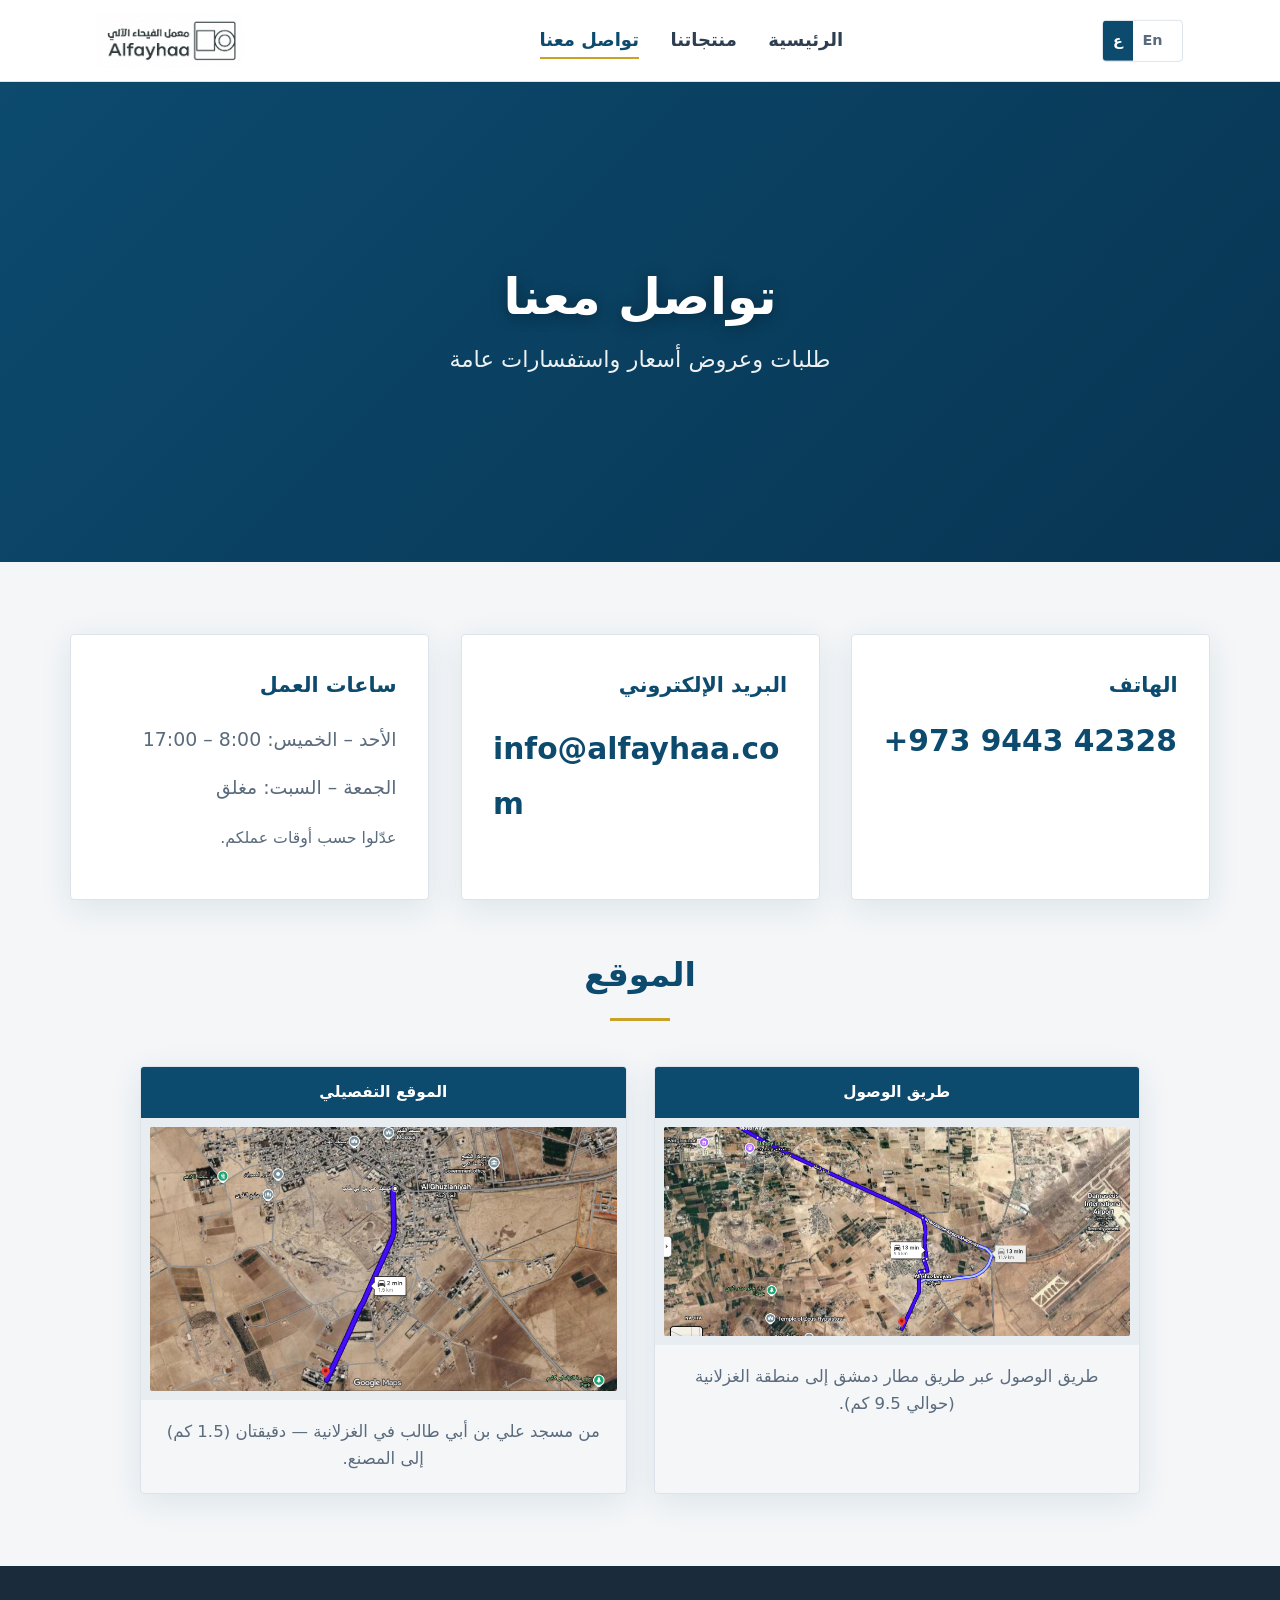
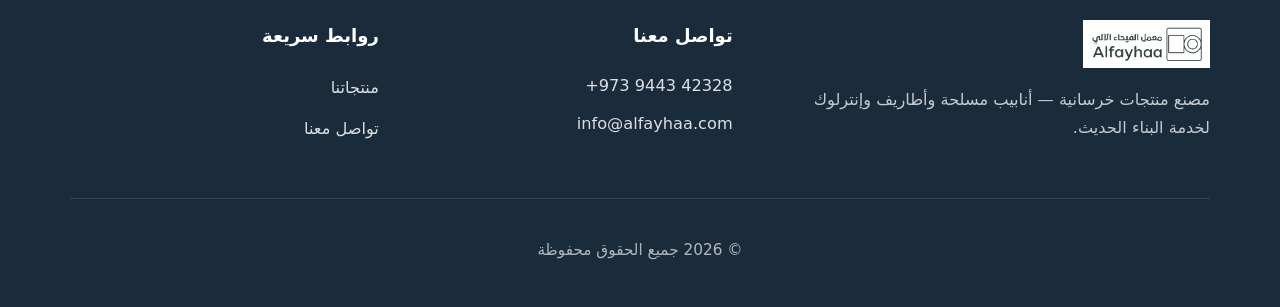
==== contact.html @ 7f7251ea "commit" ====
<!DOCTYPE html>
<html lang="ar" dir="rtl">
  <head>
    <meta charset="UTF-8" />
    <meta name="viewport" content="width=device-width, initial-scale=1.0" />
    <meta name="description" content="تواصل مع مصنع الفيحاء." />
    <title>تواصل معنا | الفيحاء</title>
    <script src="js/lang-init.js"></script>
    <link rel="stylesheet" href="css/styles.css?v=3" />
  </head>
  <body class="inner-page" data-page="contact">
    <header class="site-header">
      <div class="header-inner">
        <a class="brand" href="index.html">
          <img class="brand-logo" src="public/logo.png" alt="شعار الفيحاء" data-i18n-alt="brand.logoAlt" onerror="this.classList.add('img-placeholder');" />
        </a>
        <div class="header-end">
          <nav data-i18n-aria="nav.aria">
            <ul class="site-nav">
              <li><a href="index.html" data-i18n="nav.home">الرئيسية</a></li>
              <li><a href="products.html" data-i18n="nav.products">منتجاتنا</a></li>
              <li><a href="contact.html" data-i18n="nav.contact">تواصل معنا</a></li>
            </ul>
          </nav>
        </div>
        <div class="lang-switch" role="group" data-i18n-aria="lang.aria">
          <button type="button" data-lang="ar" class="is-active" aria-pressed="true" data-i18n="lang.ar">ع</button>
          <button type="button" data-lang="en" aria-pressed="false" data-i18n="lang.en">En</button>
        </div>
      </div>
    </header>

    <main>
      <header class="page-banner">
        <div class="container">
          <h1 data-i18n="contact.header.title">تواصل معنا</h1>
          <p data-i18n="contact.header.lead">طلبات وعروض أسعار واستفسارات عامة</p>
        </div>
      </header>

      <section class="section container">
        <div class="contact-grid contact-grid-compact">
          <div class="contact-card">
            <h3 data-i18n="contact.phone.title">الهاتف</h3>
            <p><a class="phone-link phone-link-inline" href="tel:+973944342328" data-i18n="contact.phone.display">+973 9443 42328</a></p>
          </div>
          <div class="contact-card">
            <h3 data-i18n="contact.email.title">البريد الإلكتروني</h3>
            <p><a class="email-link email-link-inline" href="mailto:info@alfayhaa.com">info@alfayhaa.com</a></p>
          </div>
          <div class="contact-card">
            <h3 data-i18n="contact.hours.title">ساعات العمل</h3>
            <p data-i18n="contact.hours.weekdays">الأحد – الخميس: 8:00 – 17:00</p>
            <p data-i18n="contact.hours.weekend">الجمعة – السبت: مغلق</p>
            <p><small style="color: var(--color-muted)" data-i18n="contact.hours.note">عدّلوا حسب أوقات عملكم.</small></p>
          </div>
        </div>

        <div class="location-section">
          <div class="section-heading">
            <h2 data-i18n="contact.location.title">الموقع</h2>
            <span class="accent-line" aria-hidden="true"></span>
          </div>
          <div class="location-maps-grid location-maps-grid-page">
            <figure class="location-map-card">
              <span class="location-map-label" data-i18n="contact.location.overviewTitle">طريق الوصول</span>
              <div class="location-map-frame">
                <img src="public/map-out.png" alt="" data-i18n-alt="contact.location.altOut" />
              </div>
              <figcaption data-i18n="contact.location.overviewCaption">
                طريق الوصول عبر طريق مطار دمشق إلى منطقة الغزلانية (حوالي ٩٫٥ كم).
              </figcaption>
            </figure>
            <figure class="location-map-card">
              <span class="location-map-label" data-i18n="contact.location.detailTitle">الموقع التفصيلي</span>
              <div class="location-map-frame">
                <img src="public/map-in.png" alt="" data-i18n-alt="contact.location.altIn" />
              </div>
              <figcaption data-i18n="contact.location.detailCaption">
                من مسجد علي بن أبي طالب في الغزلانية — دقيقتان (١٫٥ كم) إلى المصنع.
              </figcaption>
            </figure>
          </div>
        </div>
      </section>
    </main>

    <footer class="site-footer">
      <div class="footer-grid">
        <div class="footer-brand">
          <img src="public/logo.png" alt="" data-i18n-alt="brand.logoAlt" height="48" />
          <p data-i18n="footer.tagline">مصنع منتجات خرسانية — أنابيب مسلحة وأطاريف وإنترلوك.</p>
        </div>
        <div class="footer-col footer-contact">
          <h4 data-i18n="footer.contactTitle">تواصل معنا</h4>
          <p><a class="phone-link phone-link-footer" href="tel:+973944342328" data-i18n="contact.phone.display">+973 9443 42328</a></p>
          <p><a href="mailto:info@alfayhaa.com">info@alfayhaa.com</a></p>
        </div>
        <div class="footer-col">
          <h4 data-i18n="footer.linksTitle">روابط سريعة</h4>
          <ul>
            <li><a href="products.html" data-i18n="nav.products">منتجاتنا</a></li>
            <li><a href="contact.html" data-i18n="nav.contact">تواصل معنا</a></li>
          </ul>
        </div>
      </div>
      <div class="footer-bottom">
        <p>&copy; <span id="year"></span> <span data-i18n="footer.rights">جميع الحقوق محفوظة</span></p>
      </div>
    </footer>

    <script src="js/i18n.js"></script>
    <script src="js/main.js"></script>
  </body>
</html>
---- css/styles.css ----
/* Alfayhaa — JDCO-inspired corporate layout */

:root {
  --color-primary: #0c4a6e;
  --color-primary-dark: #083552;
  --color-accent: #c9a227;
  --color-accent-hover: #b08e1f;
  --color-bg: #f4f6f8;
  --color-surface: #ffffff;
  --color-text: #2c3e50;
  --color-muted: #5a6b7d;
  --color-border: #dde3ea;
  --color-footer: #1a2b3c;
  --font-sans: "Segoe UI", "Noto Sans Arabic", Tahoma, system-ui, sans-serif;
  --max-width: 1140px;
  --radius: 4px;
  --shadow: 0 8px 32px rgba(12, 74, 110, 0.1);
  --text-body: 1.05rem;
}

*,
*::before,
*::after {
  box-sizing: border-box;
}

html {
  scroll-behavior: smooth;
  font-size: 18px;
}

body {
  margin: 0;
  font-family: var(--font-sans);
  font-size: 1rem;
  line-height: 1.8;
  color: var(--color-text);
  background: var(--color-bg);
}

img {
  max-width: 100%;
  height: auto;
  display: block;
}

a {
  color: var(--color-primary);
  text-decoration: none;
}

a:hover {
  color: var(--color-accent-hover);
}

/* Header — light bar like jdco.com.sa */
.site-header {
  background: var(--color-surface);
  border-bottom: 1px solid var(--color-border);
  position: sticky;
  top: 0;
  z-index: 200;
  box-shadow: 0 1px 0 rgba(0, 0, 0, 0.04);
  direction: ltr;
}

.header-inner {
  position: relative;
  max-width: var(--max-width);
  margin: 0 auto;
  padding: 0.65rem 1.5rem;
  padding-right: 5.5rem;
  display: flex;
  align-items: center;
  gap: 1.5rem;
  min-height: 4.5rem;
}

.brand {
  display: block;
  flex-shrink: 0;
  line-height: 0;
}

.brand-logo {
  display: block;
  height: 56px;
  width: auto;
  max-width: min(260px, 48vw);
  object-fit: contain;
}

.header-end {
  flex: 1;
  display: flex;
  justify-content: center;
  min-width: 0;
}

html[lang="ar"] .header-end {
  direction: rtl;
}

.site-nav {
  display: flex;
  flex-wrap: wrap;
  gap: 0.15rem 1.75rem;
  list-style: none;
  margin: 0;
  padding: 0;
}

.site-nav a {
  color: var(--color-text);
  font-size: 1rem;
  font-weight: 600;
  text-decoration: none;
  padding: 0.4rem 0;
  border-bottom: 2px solid transparent;
  transition: color 0.15s, border-color 0.15s;
}

.site-nav a:hover,
.site-nav a[aria-current="page"] {
  color: var(--color-primary);
  border-bottom-color: var(--color-accent);
}

.lang-switch {
  position: absolute;
  top: 50%;
  right: 1.5rem;
  transform: translateY(-50%);
  display: flex;
  gap: 0;
  direction: ltr;
  width: auto;
  min-width: 4.5rem;
  border: 1px solid var(--color-border);
  border-radius: var(--radius);
  overflow: hidden;
  z-index: 2;
}

.lang-switch button {
  font: inherit;
  font-size: 0.8rem;
  font-weight: 700;
  padding: 0.4rem 0.55rem;
  border: none;
  cursor: pointer;
  background: var(--color-surface);
  color: var(--color-muted);
  transition: background 0.15s, color 0.15s;
}

.lang-switch button.is-active {
  background: var(--color-primary);
  color: #fff;
}

.lang-switch button:not(.is-active):hover {
  background: var(--color-bg);
  color: var(--color-primary);
}

main {
  min-height: 50vh;
}

.container {
  max-width: var(--max-width);
  margin: 0 auto;
  padding: 0 1.5rem;
}

/* Hero slider */
.hero-slider {
  position: relative;
  min-height: min(72vh, 560px);
  background: var(--color-primary-dark);
  overflow: hidden;
}

.hero-slide {
  position: absolute;
  inset: 0;
  opacity: 0;
  transition: opacity 0.8s ease;
  display: flex;
  align-items: center;
  justify-content: center;
  text-align: center;
  color: #fff;
  padding: 3rem 1.5rem;
}

.hero-slide.is-active {
  opacity: 1;
  z-index: 1;
}

.hero-slide-bg {
  position: absolute;
  inset: 0;
  background-size: cover;
  background-position: center;
  transform: scale(1.02);
}

.hero-slide-bg::after {
  content: "";
  position: absolute;
  inset: 0;
  background: linear-gradient(
    to bottom,
    rgba(8, 53, 82, 0.55),
    rgba(8, 53, 82, 0.82)
  );
}

.hero-slide-inner {
  position: relative;
  z-index: 2;
  max-width: 820px;
}

.hero-slide h1 {
  margin: 0 0 0.5rem;
  font-size: clamp(1.6rem, 4.5vw, 2.75rem);
  font-weight: 700;
  line-height: 1.25;
  text-shadow: 0 2px 16px rgba(0, 0, 0, 0.35);
}

.hero-slide p {
  margin: 0;
  font-size: clamp(1rem, 2.5vw, 1.25rem);
  opacity: 0.95;
}

.hero-dots {
  position: absolute;
  bottom: 1.25rem;
  left: 50%;
  transform: translateX(-50%);
  z-index: 3;
  display: flex;
  gap: 0.5rem;
  direction: ltr;
}

.hero-dot {
  width: 10px;
  height: 10px;
  border-radius: 50%;
  border: 2px solid #fff;
  background: transparent;
  padding: 0;
  cursor: pointer;
  opacity: 0.6;
  transition: opacity 0.2s, background 0.2s;
}

.hero-dot.is-active,
.hero-dot:hover {
  opacity: 1;
  background: var(--color-accent);
  border-color: var(--color-accent);
}

/* Sections */
.section {
  padding: 4rem 0;
}

.section-alt {
  background: var(--color-surface);
}

.section-heading {
  text-align: center;
  margin-bottom: 2.5rem;
}

.section-heading h2 {
  margin: 0 0 0.5rem;
  font-size: clamp(1.4rem, 3vw, 1.85rem);
  font-weight: 700;
  color: var(--color-primary);
}

.section-heading .accent-line {
  display: block;
  width: 60px;
  height: 3px;
  background: var(--color-accent);
  margin: 0.75rem auto 0;
}

.intro-block {
  max-width: 900px;
  margin: 0 auto 1rem;
  text-align: center;
  font-size: var(--text-body);
  color: var(--color-muted);
  line-height: 1.9;
}

.intro-block:last-child {
  margin-bottom: 0;
}

/* Home — prominent phone & location */
.home-contact-strip {
  padding: 3rem 0;
  background: var(--color-surface);
  border-block: 1px solid var(--color-border);
}

.home-contact-reach-row {
  display: grid;
  grid-template-columns: repeat(auto-fit, minmax(240px, 1fr));
  gap: 1.25rem;
  max-width: 640px;
  margin: 0 auto 2.5rem;
}

.home-contact-reach-card {
  text-align: center;
  padding: 1.75rem 1.25rem;
  background: var(--color-bg);
  border: 1px solid var(--color-border);
  border-radius: var(--radius);
  box-shadow: var(--shadow);
}

.home-contact-reach-card h3 {
  margin: 0 0 1rem;
  font-size: 0.95rem;
  font-weight: 700;
  color: var(--color-primary);
}

.home-contact-reach-card .email-link {
  margin-top: 0;
}

a[href^="tel:"],
.phone-link {
  direction: ltr;
  unicode-bidi: isolate;
}

.phone-link {
  display: block;
  font-size: clamp(1.45rem, 4vw, 2.1rem);
  font-weight: 700;
  color: var(--color-primary);
  text-decoration: none;
  margin-bottom: 0.35rem;
  line-height: 1.3;
}

a[href^="tel:"]:not(.phone-link) {
  display: inline-block;
}

.phone-link:hover {
  color: var(--color-accent-hover);
  text-decoration: underline;
}

a[href^="mailto:"],
.email-link {
  direction: ltr;
  unicode-bidi: isolate;
}

.email-link {
  display: block;
  font-size: clamp(1.05rem, 2.5vw, 1.35rem);
  font-weight: 600;
  color: var(--color-primary);
  text-decoration: none;
  margin-top: 1rem;
  word-break: break-all;
}

.email-link:hover {
  color: var(--color-accent-hover);
  text-decoration: underline;
}

.phone-link-inline,
.email-link-inline {
  font-size: clamp(1.35rem, 3vw, 1.65rem);
  margin: 0;
}

.location-maps-block {
  max-width: 1000px;
  margin: 0 auto;
}

.location-maps-heading {
  margin: 0 0 1.25rem;
  text-align: center;
  font-size: 1.1rem;
  font-weight: 700;
  color: var(--color-primary);
}

.location-maps-grid {
  display: grid;
  grid-template-columns: repeat(2, 1fr);
  gap: 1.5rem;
}

.location-maps-grid-page {
  max-width: 1000px;
  margin: 0 auto;
}

.location-map-card {
  margin: 0;
  display: flex;
  flex-direction: column;
  background: var(--color-bg);
  border: 1px solid var(--color-border);
  border-radius: var(--radius);
  box-shadow: var(--shadow);
  overflow: hidden;
}

.location-map-label {
  display: block;
  padding: 0.65rem 1rem;
  font-size: 0.85rem;
  font-weight: 700;
  color: #fff;
  background: var(--color-primary);
  text-align: center;
}

.location-map-frame {
  padding: 0.5rem;
  background: #e8edf2;
  line-height: 0;
}

.location-map-frame img {
  width: 100%;
  height: auto;
  display: block;
  border-radius: 2px;
}

.location-map-card figcaption {
  margin: 0;
  padding: 1rem 1.1rem 1.15rem;
  font-size: 0.92rem;
  line-height: 1.65;
  color: var(--color-muted);
  text-align: center;
  flex: 1;
}

.location-section {
  margin-top: 2.5rem;
}

@media (max-width: 768px) {
  .location-maps-grid {
    grid-template-columns: 1fr;
  }
}

.mission-block {
  max-width: 900px;
  margin: 0 auto;
  text-align: center;
}

.mission-block h2 {
  margin: 0 0 1rem;
  font-size: clamp(1.35rem, 3vw, 1.75rem);
  color: var(--color-primary);
}

.mission-block p {
  margin: 0;
  color: var(--color-muted);
  font-size: 1.05rem;
  line-height: 1.9;
}

/* Values grid (قيمنا) */
.values-grid {
  display: grid;
  grid-template-columns: repeat(auto-fit, minmax(280px, 1fr));
  gap: 2rem;
}

.value-card {
  background: var(--color-surface);
  border: 1px solid var(--color-border);
  border-radius: var(--radius);
  overflow: hidden;
  box-shadow: var(--shadow);
  text-align: center;
  transition: transform 0.2s, box-shadow 0.2s;
}

.value-card:hover {
  transform: translateY(-4px);
  box-shadow: 0 12px 40px rgba(12, 74, 110, 0.14);
}

.value-card img {
  width: 100%;
  aspect-ratio: 16 / 10;
  object-fit: cover;
  background: #cbd5e1;
}

.value-card-body {
  padding: 1.5rem 1.25rem 1.75rem;
}

.value-card h3 {
  margin: 0 0 0.75rem;
  font-size: 1.15rem;
  color: var(--color-primary);
}

.value-card p {
  margin: 0;
  font-size: 0.95rem;
  color: var(--color-muted);
  line-height: 1.7;
}

/* Product feature rows */
.feature-row {
  display: grid;
  grid-template-columns: 1fr 1fr;
  gap: 3rem;
  align-items: center;
  margin-bottom: 4rem;
}

.feature-row:last-child {
  margin-bottom: 0;
}

.feature-row.reverse .feature-media {
  order: 2;
}

.feature-row.reverse .feature-text {
  order: 1;
}

.feature-media img {
  width: 100%;
  border-radius: var(--radius);
  aspect-ratio: 4 / 3;
  object-fit: cover;
  background: #cbd5e1;
  box-shadow: var(--shadow);
}

.feature-text h3 {
  margin: 0 0 0.75rem;
  font-size: 1.4rem;
  color: var(--color-primary);
}

.feature-text p {
  margin: 0 0 1rem;
  color: var(--color-muted);
}

.link-more {
  display: inline-flex;
  align-items: center;
  gap: 0.35rem;
  font-weight: 700;
  color: var(--color-primary);
  text-decoration: none;
}

.link-more:hover {
  color: var(--color-accent-hover);
  text-decoration: underline;
}

/* Product cards home */
.grid-3 {
  display: grid;
  grid-template-columns: repeat(auto-fit, minmax(280px, 1fr));
  gap: 1.75rem;
}

.card {
  background: var(--color-surface);
  border-radius: var(--radius);
  overflow: hidden;
  border: 1px solid var(--color-border);
  box-shadow: var(--shadow);
  transition: transform 0.2s;
}

.card:hover {
  transform: translateY(-3px);
}

.card-image {
  aspect-ratio: 4 / 3;
  object-fit: cover;
  width: 100%;
  background: #cbd5e1;
}

.card-body {
  padding: 1.35rem;
}

.card-body h3 {
  margin: 0 0 0.5rem;
  color: var(--color-primary);
  font-size: 1.15rem;
}

.card-body p {
  margin: 0 0 0.75rem;
  color: var(--color-muted);
  font-size: 0.95rem;
}

/* CTA band */
.cta-band {
  background: linear-gradient(135deg, var(--color-primary) 0%, var(--color-primary-dark) 100%);
  color: #fff;
  text-align: center;
  padding: 3.5rem 1.5rem;
}

.cta-band h2 {
  margin: 0 0 0.75rem;
  font-size: clamp(1.35rem, 3vw, 1.75rem);
}

.cta-band p {
  margin: 0 0 1.5rem;
  opacity: 0.92;
  max-width: 520px;
  margin-left: auto;
  margin-right: auto;
}

.btn {
  display: inline-block;
  padding: 0.75rem 1.75rem;
  font-size: 0.95rem;
  font-weight: 700;
  border-radius: var(--radius);
  text-decoration: none;
  transition: background 0.2s, transform 0.15s;
  border: none;
  cursor: pointer;
}

.btn-primary {
  background: var(--color-accent);
  color: #1a2b3c;
}

.btn-primary:hover {
  background: var(--color-accent-hover);
  text-decoration: none;
  color: #1a2b3c;
}

.btn-outline-light {
  background: transparent;
  color: #fff;
  border: 2px solid rgba(255, 255, 255, 0.85);
  margin-inline-start: 0.5rem;
}

.btn-outline-light:hover {
  background: rgba(255, 255, 255, 0.12);
  text-decoration: none;
  color: #fff;
}

/* Inner page banner — same type scale + similar height as home hero */
.page-banner {
  background: linear-gradient(135deg, var(--color-primary) 0%, var(--color-primary-dark) 100%);
  color: #fff;
  padding: 3rem 1.5rem;
  min-height: min(55vh, 480px);
  display: flex;
  align-items: center;
  justify-content: center;
  text-align: center;
}

.page-banner .container {
  width: 100%;
  max-width: 820px;
}

.page-banner h1 {
  margin: 0;
  font-size: clamp(1.6rem, 4.5vw, 2.75rem);
  font-weight: 600;
  line-height: 1.25;
  text-shadow: 0 2px 16px rgba(0, 0, 0, 0.35);
}

.page-banner p {
  margin: 0.75rem 0 0;
  font-size: clamp(1rem, 2.5vw, 1.25rem);
  opacity: 0.92;
  line-height: 1.5;
}

.section-title {
  font-size: clamp(1.4rem, 3vw, 1.85rem);
  font-weight: 700;
  margin: 0 0 0.5rem;
  color: var(--color-primary);
}

.section-lead {
  color: var(--color-muted);
  margin: 0 0 2rem;
  max-width: 900px;
  font-size: var(--text-body);
  line-height: 1.9;
}

.prose {
  max-width: 900px;
  margin-inline: auto;
  font-size: var(--text-body);
  line-height: 1.9;
}

.prose p {
  margin: 0 0 1rem;
  color: var(--color-muted);
}

.prose ul {
  margin: 0 0 1rem;
  padding-inline-start: 1.25rem;
  color: var(--color-muted);
}

.prose-centered {
  text-align: center;
}

.prose-centered ul {
  list-style-position: inside;
  padding-inline-start: 0;
}

.prose code {
  font-size: 0.9em;
  background: #e8edf2;
  padding: 0.15em 0.4em;
  border-radius: 3px;
}

.product-block {
  display: grid;
  grid-template-columns: 1fr 1fr;
  gap: 2.5rem;
  align-items: start;
  margin-bottom: 3.5rem;
  padding-bottom: 3.5rem;
  border-bottom: 1px solid var(--color-border);
}

.product-block:last-child {
  border-bottom: none;
  margin-bottom: 0;
  padding-bottom: 0;
}

.product-image-wrap img {
  border-radius: var(--radius);
  box-shadow: var(--shadow);
  width: 100%;
  aspect-ratio: 4 / 3;
  object-fit: cover;
  background: #cbd5e1;
}

.product-text h2 {
  margin: 0 0 0.75rem;
  font-size: clamp(1.35rem, 3vw, 1.5rem);
  font-weight: 700;
  color: var(--color-primary);
}

.product-text p {
  font-size: var(--text-body);
  line-height: 1.85;
}

.product-text ul {
  margin: 0;
  padding-inline-start: 1.25rem;
  color: var(--color-muted);
  font-size: var(--text-body);
  line-height: 1.85;
}

.contact-grid {
  display: grid;
  grid-template-columns: repeat(auto-fit, minmax(280px, 1fr));
  gap: 1.75rem;
}

.contact-card {
  background: var(--color-surface);
  padding: 1.75rem;
  border-radius: var(--radius);
  border: 1px solid var(--color-border);
  box-shadow: var(--shadow);
}

.contact-card h3 {
  margin: 0 0 1rem;
  color: var(--color-primary);
  font-size: 1.15rem;
  font-weight: 700;
}

.contact-card p,
.contact-card address {
  margin: 0 0 0.75rem;
  font-style: normal;
  color: var(--color-muted);
  font-size: var(--text-body);
  line-height: 1.85;
}

.map-placeholder {
  aspect-ratio: 16 / 9;
  background: #e2e8f0;
  border-radius: var(--radius);
  display: flex;
  align-items: center;
  justify-content: center;
  color: var(--color-muted);
  border: 1px dashed var(--color-border);
}

/* Footer — JDCO-style multi-column */
.site-footer {
  background: var(--color-footer);
  color: rgba(255, 255, 255, 0.88);
  padding: 3rem 1.5rem 0;
  margin-top: 0;
}

.footer-grid {
  max-width: var(--max-width);
  margin: 0 auto;
  display: grid;
  grid-template-columns: 1.4fr 1fr 1fr;
  gap: 2.5rem;
  padding-bottom: 2.5rem;
  border-bottom: 1px solid rgba(255, 255, 255, 0.12);
}

.footer-brand img {
  height: 48px;
  width: auto;
  margin-bottom: 1rem;
  filter: brightness(1.1);
}

.footer-brand p {
  margin: 0;
  font-size: 0.9rem;
  line-height: 1.7;
  opacity: 0.85;
}

.footer-col h4 {
  margin: 0 0 1rem;
  font-size: 1rem;
  color: #fff;
  font-weight: 700;
}

.footer-col ul {
  list-style: none;
  margin: 0;
  padding: 0;
}

.footer-col li {
  margin-bottom: 0.5rem;
}

.footer-col a {
  color: rgba(255, 255, 255, 0.85);
  font-size: 0.9rem;
}

.footer-col a:hover {
  color: var(--color-accent);
}

.footer-contact p {
  margin: 0 0 0.5rem;
  font-size: 0.9rem;
}

.phone-link-footer {
  display: inline-block;
  font-size: inherit;
  font-weight: inherit;
  margin: 0;
  color: rgba(255, 255, 255, 0.9);
}

.phone-link-footer:hover {
  color: var(--color-accent);
}

.footer-bottom {
  max-width: var(--max-width);
  margin: 0 auto;
  padding: 1.25rem 0 1.5rem;
  text-align: center;
  font-size: 0.85rem;
  opacity: 0.75;
}

.img-placeholder {
  background: linear-gradient(145deg, #b8c5d0, #94a3b8);
  min-height: 120px;
}

/* Pipe catalogue */
.catalogue-back {
  margin: 0 0 1rem;
  font-size: 0.95rem;
}

.catalogue-back a {
  color: rgba(255, 255, 255, 0.9);
  text-decoration: underline;
  text-underline-offset: 3px;
}

.catalogue-back a:hover {
  color: #fff;
}

.catalogue-section {
  padding-top: 2.5rem;
  padding-bottom: 2.5rem;
}

.catalogue-diagrams {
  display: grid;
  grid-template-columns: repeat(3, 1fr);
  gap: 1.5rem;
  margin-bottom: 3rem;
}

.catalogue-figure {
  margin: 0;
  text-align: center;
}

.catalogue-figure img {
  margin: 0 auto;
  max-height: 220px;
  width: auto;
  object-fit: contain;
}

.catalogue-figure figcaption {
  margin-top: 0.75rem;
  font-size: 0.95rem;
  font-weight: 700;
  color: var(--color-text);
  text-decoration: underline;
  text-underline-offset: 4px;
}

.catalogue-table-heading {
  margin: 0 0 1.25rem;
  font-size: 1.35rem;
  color: var(--color-primary);
  text-align: center;
}

.catalogue-table-wrap {
  background: var(--color-surface);
  border: 1px solid var(--color-border);
  border-radius: var(--radius);
  padding: 1.75rem 1.5rem;
  box-shadow: var(--shadow);
}

.catalogue-table-scroll {
  overflow-x: auto;
  -webkit-overflow-scrolling: touch;
}

.catalogue-table {
  width: 100%;
  max-width: 520px;
  margin: 0 auto;
  min-width: 0;
  border-collapse: collapse;
  font-size: 0.95rem;
  direction: ltr;
  text-align: center;
}

.catalogue-table th,
.catalogue-table td {
  padding: 0.55rem 0.65rem;
  border: 1px solid var(--color-border);
}

.catalogue-table thead th {
  background: var(--color-primary);
  color: #fff;
  font-weight: 600;
  font-size: 0.85rem;
  line-height: 1.35;
}

.catalogue-table tbody tr:nth-child(even) {
  background: #f8fafb;
}

.catalogue-note {
  margin: 1.25rem 0 0;
  font-size: 0.9rem;
  color: var(--color-muted);
  text-align: center;
}

.product-catalogue-link {
  margin: 1.25rem 0 0;
}

@media (max-width: 900px) {
  .footer-grid {
    grid-template-columns: 1fr;
    gap: 2rem;
  }

  .feature-row,
  .feature-row.reverse .feature-media,
  .feature-row.reverse .feature-text {
    grid-template-columns: 1fr;
  }

  .feature-row.reverse .feature-media,
  .feature-row.reverse .feature-text {
    order: unset;
  }

  .product-block {
    grid-template-columns: 1fr;
  }

  .catalogue-diagrams {
    grid-template-columns: 1fr;
    max-width: 360px;
    margin-left: auto;
    margin-right: auto;
  }
}

@media (max-width: 768px) {
  .header-inner {
    flex-wrap: wrap;
    padding-right: 1.5rem;
    row-gap: 0.5rem;
  }

  .lang-switch {
    top: 0.85rem;
    transform: none;
  }

  .brand-logo {
    max-width: calc(100% - 5rem);
  }

  .header-end {
    flex: 1 1 100%;
    justify-content: flex-start;
  }

  .hero-slider {
    min-height: 420px;
  }
}
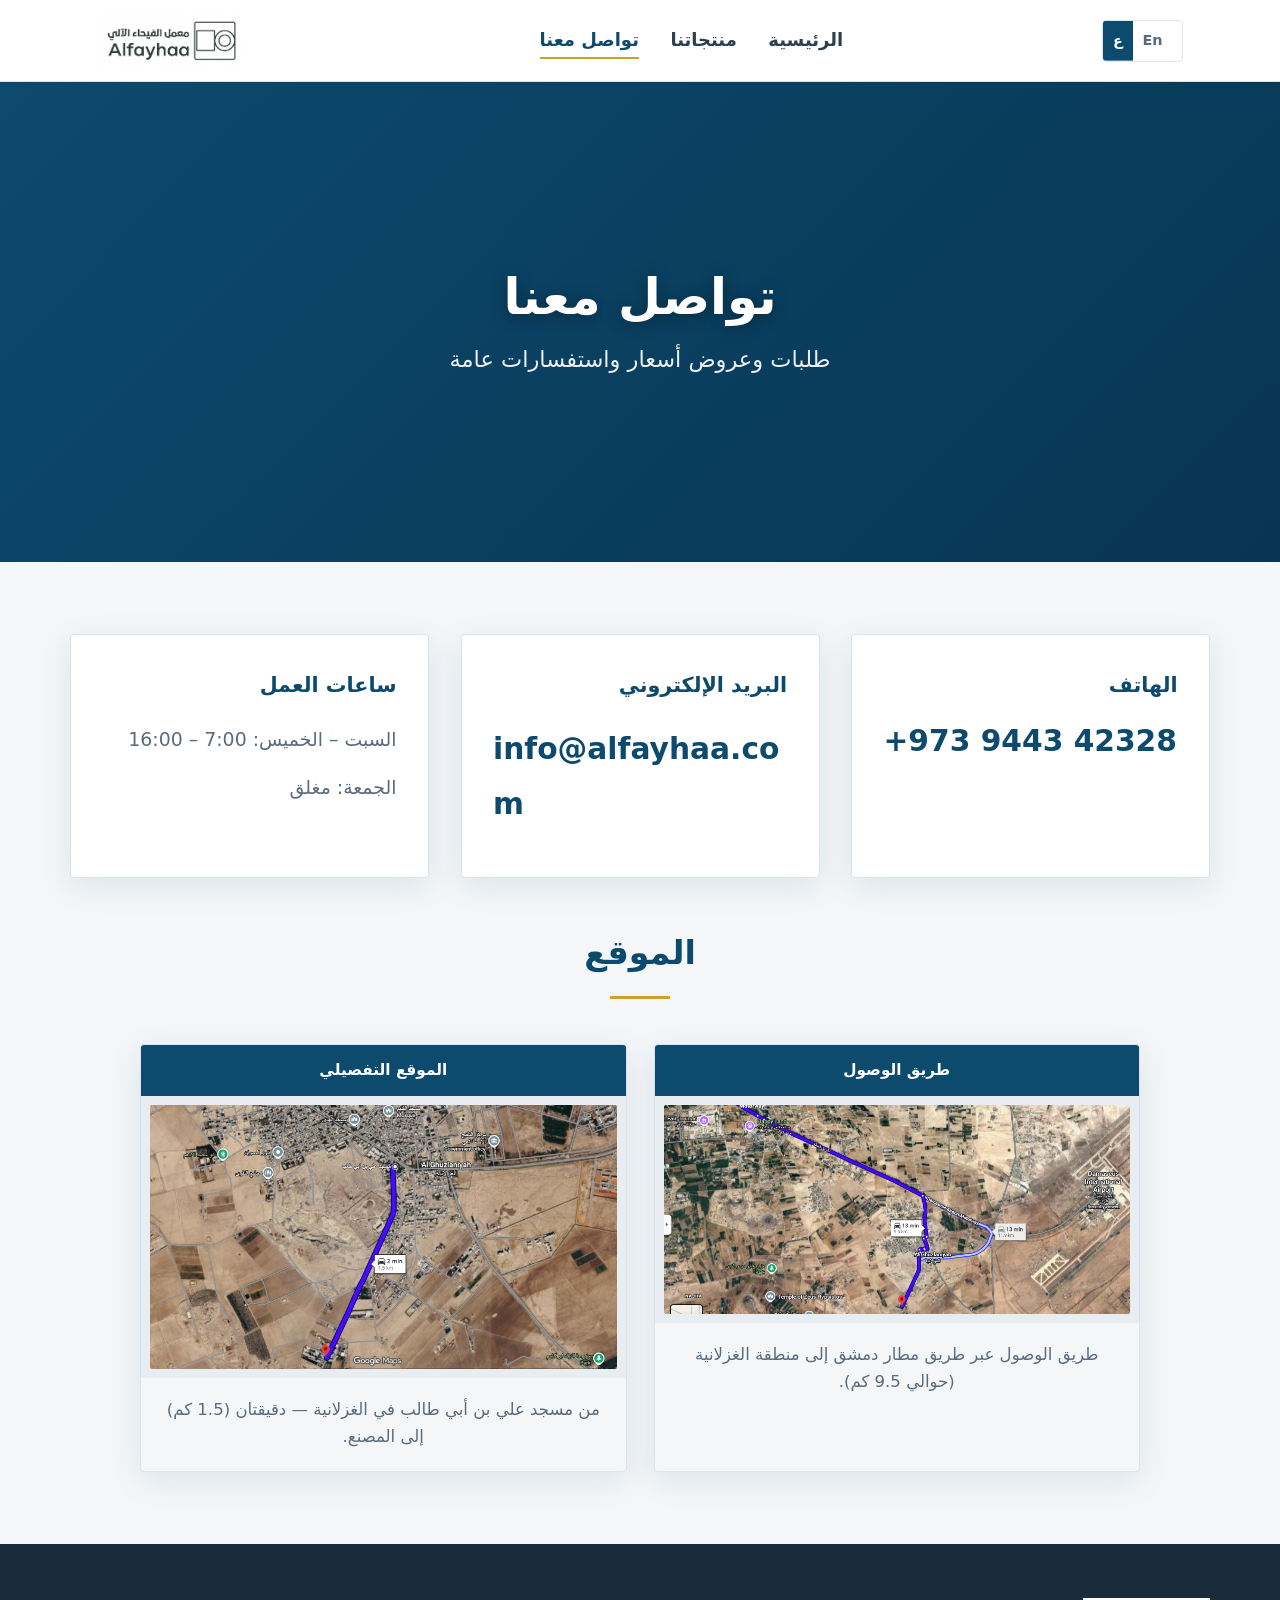
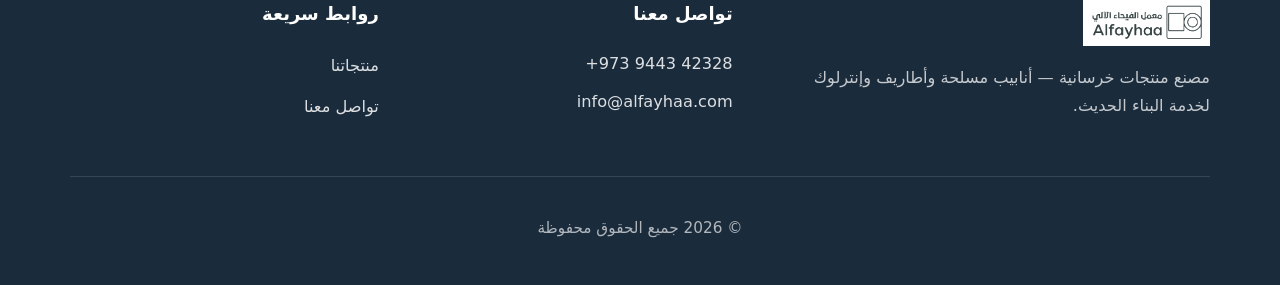
==== commit d8e573e9: "fix" ====
--- a/contact.html
+++ b/contact.html
@@ -50,9 +50,8 @@
           </div>
           <div class="contact-card">
             <h3 data-i18n="contact.hours.title">ساعات العمل</h3>
-            <p data-i18n="contact.hours.weekdays">الأحد – الخميس: 8:00 – 17:00</p>
-            <p data-i18n="contact.hours.weekend">الجمعة – السبت: مغلق</p>
-            <p><small style="color: var(--color-muted)" data-i18n="contact.hours.note">عدّلوا حسب أوقات عملكم.</small></p>
+            <p data-i18n="contact.hours.weekdays">السبت – الخميس: 7:00 – 16:00</p>
+            <p data-i18n="contact.hours.weekend">الجمعة: مغلق</p>
           </div>
         </div>
 
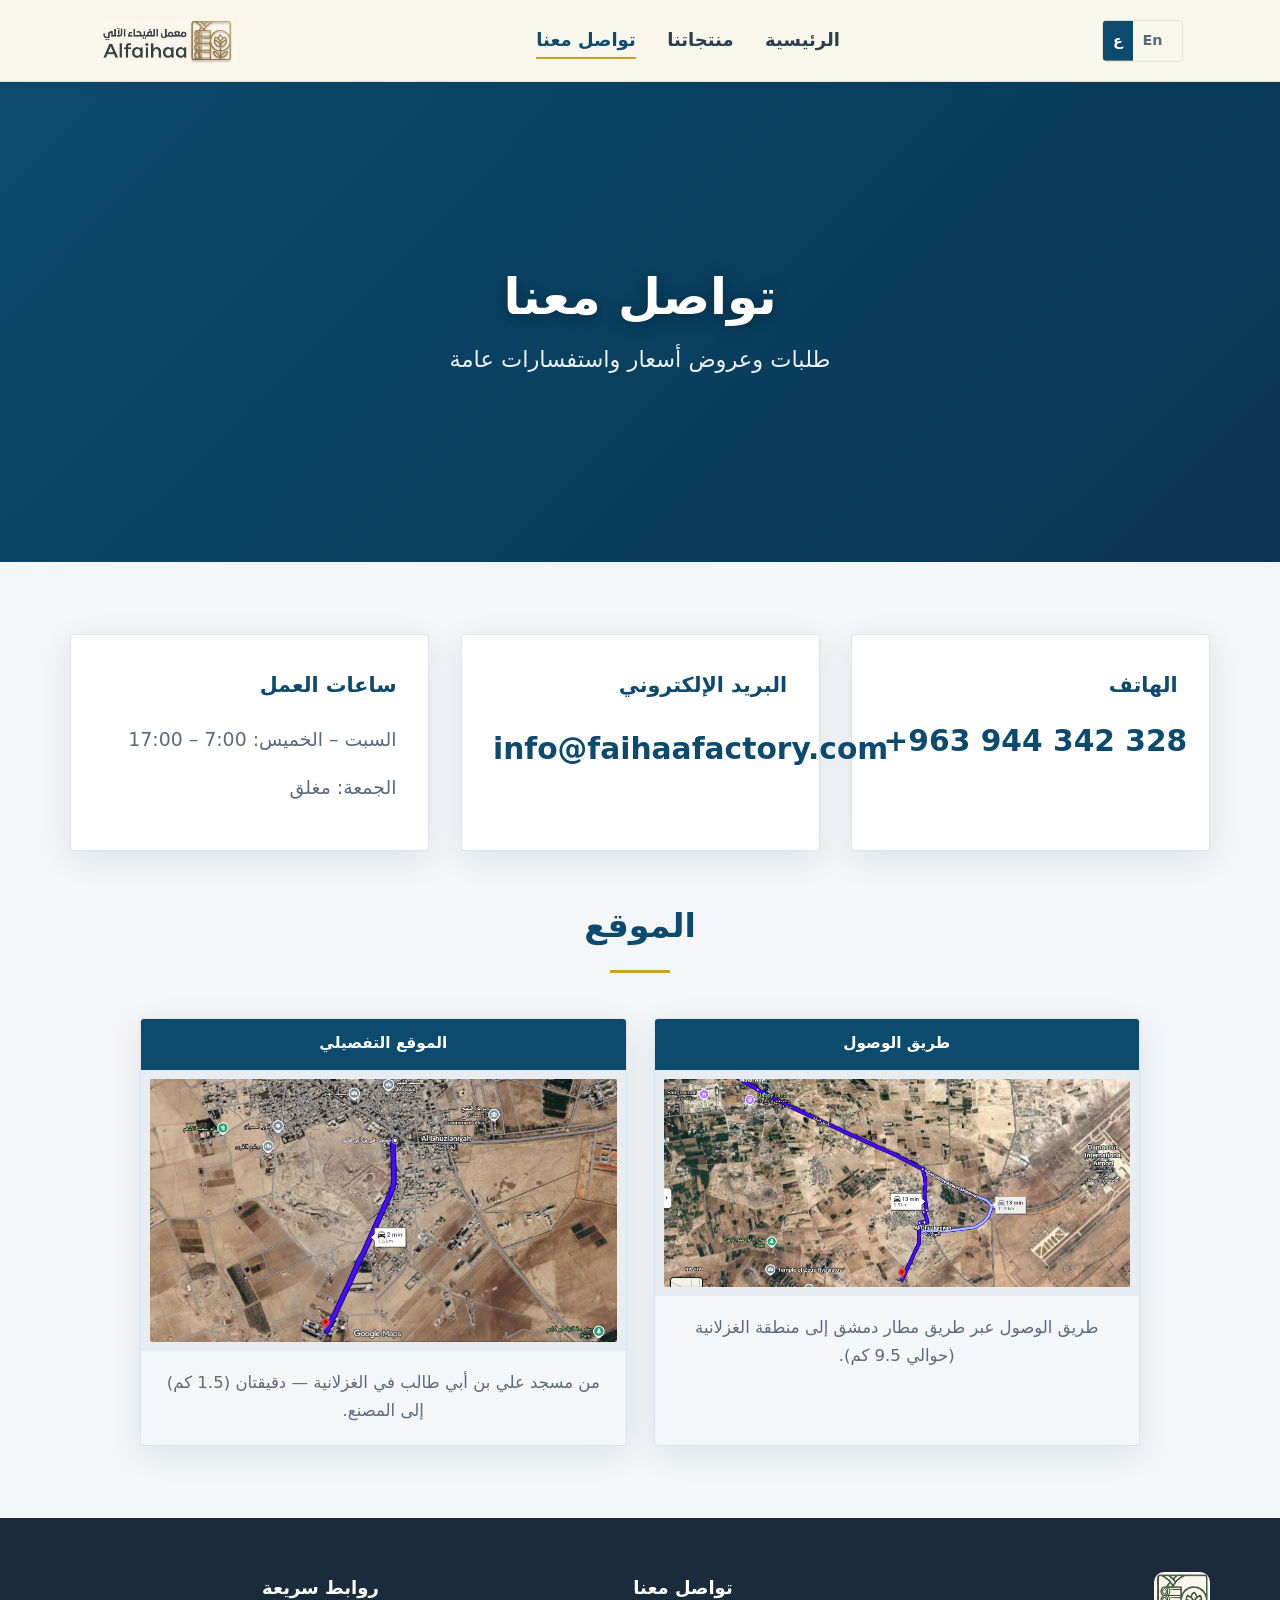
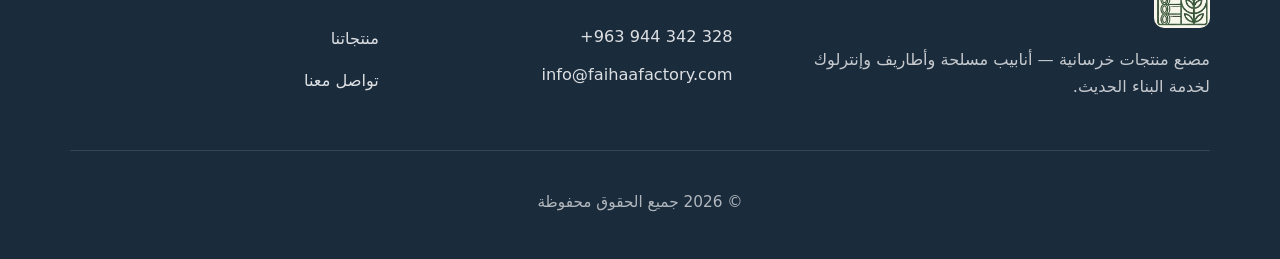
==== commit c99746e8: "minor fixes revision 1" ====
--- a/contact.html
+++ b/contact.html
@@ -5,14 +5,16 @@
     <meta name="viewport" content="width=device-width, initial-scale=1.0" />
     <meta name="description" content="تواصل مع مصنع الفيحاء." />
     <title>تواصل معنا | الفيحاء</title>
+    <link rel="icon" href="public/logo-green.png" type="image/png" />
     <script src="js/lang-init.js"></script>
-    <link rel="stylesheet" href="css/styles.css?v=3" />
+    <link rel="stylesheet" href="css/styles.css?v=6" />
   </head>
   <body class="inner-page" data-page="contact">
     <header class="site-header">
       <div class="header-inner">
         <a class="brand" href="index.html">
-          <img class="brand-logo" src="public/logo.png" alt="شعار الفيحاء" data-i18n-alt="brand.logoAlt" onerror="this.classList.add('img-placeholder');" />
+          <img class="brand-logo brand-logo-wide" src="public/logo-wide.png" alt="شعار الفيحاء" data-i18n-alt="brand.logoAlt" onerror="this.classList.add('img-placeholder');" />
+          <img class="brand-logo brand-logo-mark" src="public/logo-green.png" alt="شعار الفيحاء" data-i18n-alt="brand.logoAlt" onerror="this.classList.add('img-placeholder');" />
         </a>
         <div class="header-end">
           <nav data-i18n-aria="nav.aria">
@@ -42,15 +44,15 @@
         <div class="contact-grid contact-grid-compact">
           <div class="contact-card">
             <h3 data-i18n="contact.phone.title">الهاتف</h3>
-            <p><a class="phone-link phone-link-inline" href="tel:+973944342328" data-i18n="contact.phone.display">+973 9443 42328</a></p>
+            <p><a class="phone-link phone-link-inline" href="tel:+963944342328" data-i18n="contact.phone.display">+963 944 342 328</a></p>
           </div>
           <div class="contact-card">
             <h3 data-i18n="contact.email.title">البريد الإلكتروني</h3>
-            <p><a class="email-link email-link-inline" href="mailto:info@alfayhaa.com">info@alfayhaa.com</a></p>
+            <p><a class="email-link email-link-inline" href="mailto:info@faihaafactory.com">info@faihaafactory.com</a></p>
           </div>
           <div class="contact-card">
             <h3 data-i18n="contact.hours.title">ساعات العمل</h3>
-            <p data-i18n="contact.hours.weekdays">السبت – الخميس: 7:00 – 16:00</p>
+            <p data-i18n="contact.hours.weekdays">السبت – الخميس: 7:00 – 17:00</p>
             <p data-i18n="contact.hours.weekend">الجمعة: مغلق</p>
           </div>
         </div>
@@ -87,13 +89,13 @@
     <footer class="site-footer">
       <div class="footer-grid">
         <div class="footer-brand">
-          <img src="public/logo.png" alt="" data-i18n-alt="brand.logoAlt" height="48" />
+          <img class="footer-logo" src="public/logo-green.png" alt="" data-i18n-alt="brand.logoAlt" />
           <p data-i18n="footer.tagline">مصنع منتجات خرسانية — أنابيب مسلحة وأطاريف وإنترلوك.</p>
         </div>
         <div class="footer-col footer-contact">
           <h4 data-i18n="footer.contactTitle">تواصل معنا</h4>
-          <p><a class="phone-link phone-link-footer" href="tel:+973944342328" data-i18n="contact.phone.display">+973 9443 42328</a></p>
-          <p><a href="mailto:info@alfayhaa.com">info@alfayhaa.com</a></p>
+          <p><a class="phone-link phone-link-footer" href="tel:+963944342328" data-i18n="contact.phone.display">+963 944 342 328</a></p>
+          <p><a href="mailto:info@faihaafactory.com">info@faihaafactory.com</a></p>
         </div>
         <div class="footer-col">
           <h4 data-i18n="footer.linksTitle">روابط سريعة</h4>
--- a/css/styles.css
+++ b/css/styles.css
@@ -1,4 +1,4 @@
-/* Alfayhaa — JDCO-inspired corporate layout */
+/* Alfaihaa — JDCO-inspired corporate layout */
 
 :root {
   --color-primary: #0c4a6e;
@@ -7,6 +7,8 @@
   --color-accent-hover: #b08e1f;
   --color-bg: #f4f6f8;
   --color-surface: #ffffff;
+  --color-header: #f9f7eb;
+  --color-header-border: #e5e0d4;
   --color-text: #2c3e50;
   --color-muted: #5a6b7d;
   --color-border: #dde3ea;
@@ -53,14 +55,14 @@
   color: var(--color-accent-hover);
 }
 
-/* Header — light bar like jdco.com.sa */
+/* Header — warm cream to match logo artwork */
 .site-header {
-  background: var(--color-surface);
-  border-bottom: 1px solid var(--color-border);
+  background: var(--color-header);
+  border-bottom: 1px solid var(--color-header-border);
   position: sticky;
   top: 0;
   z-index: 200;
-  box-shadow: 0 1px 0 rgba(0, 0, 0, 0.04);
+  box-shadow: 0 1px 8px rgba(42, 35, 22, 0.06);
   direction: ltr;
 }
 
@@ -84,10 +86,19 @@
 
 .brand-logo {
   display: block;
-  height: 56px;
+  object-fit: contain;
+}
+
+.brand-logo-wide {
+  height: 52px;
   width: auto;
-  max-width: min(260px, 48vw);
-  object-fit: contain;
+  max-width: min(360px, 58vw);
+}
+
+.brand-logo-mark {
+  display: none;
+  height: 48px;
+  width: 48px;
 }
 
 .header-end {
@@ -136,10 +147,11 @@
   direction: ltr;
   width: auto;
   min-width: 4.5rem;
-  border: 1px solid var(--color-border);
+  border: 1px solid var(--color-header-border);
   border-radius: var(--radius);
   overflow: hidden;
   z-index: 2;
+  background: var(--color-header);
 }
 
 .lang-switch button {
@@ -149,7 +161,7 @@
   padding: 0.4rem 0.55rem;
   border: none;
   cursor: pointer;
-  background: var(--color-surface);
+  background: transparent;
   color: var(--color-muted);
   transition: background 0.15s, color 0.15s;
 }
@@ -160,7 +172,7 @@
 }
 
 .lang-switch button:not(.is-active):hover {
-  background: var(--color-bg);
+  background: rgba(255, 255, 255, 0.55);
   color: var(--color-primary);
 }
 
@@ -320,9 +332,9 @@
 
 .home-contact-reach-row {
   display: grid;
-  grid-template-columns: repeat(auto-fit, minmax(240px, 1fr));
+  grid-template-columns: repeat(auto-fit, minmax(300px, 1fr));
   gap: 1.25rem;
-  max-width: 640px;
+  max-width: 720px;
   margin: 0 auto 2.5rem;
 }
 
@@ -344,6 +356,14 @@
 
 .home-contact-reach-card .email-link {
   margin-top: 0;
+  white-space: nowrap;
+  word-break: normal;
+  font-size: clamp(0.95rem, 2.2vw, 1.2rem);
+}
+
+.home-contact-reach-card .phone-link {
+  white-space: nowrap;
+  font-size: clamp(1.2rem, 3vw, 1.55rem);
 }
 
 a[href^="tel:"],
@@ -396,6 +416,15 @@
 .email-link-inline {
   font-size: clamp(1.35rem, 3vw, 1.65rem);
   margin: 0;
+}
+
+.phone-link-inline {
+  white-space: nowrap;
+}
+
+.email-link-inline {
+  white-space: nowrap;
+  word-break: normal;
 }
 
 .location-maps-block {
@@ -881,11 +910,12 @@
   border-bottom: 1px solid rgba(255, 255, 255, 0.12);
 }
 
-.footer-brand img {
-  height: 48px;
-  width: auto;
+.footer-logo {
+  display: block;
+  height: 56px;
+  width: 56px;
   margin-bottom: 1rem;
-  filter: brightness(1.1);
+  border-radius: 10px;
 }
 
 .footer-brand p {
@@ -1102,8 +1132,12 @@
     transform: none;
   }
 
-  .brand-logo {
-    max-width: calc(100% - 5rem);
+  .brand-logo-wide {
+    display: none;
+  }
+
+  .brand-logo-mark {
+    display: block;
   }
 
   .header-end {
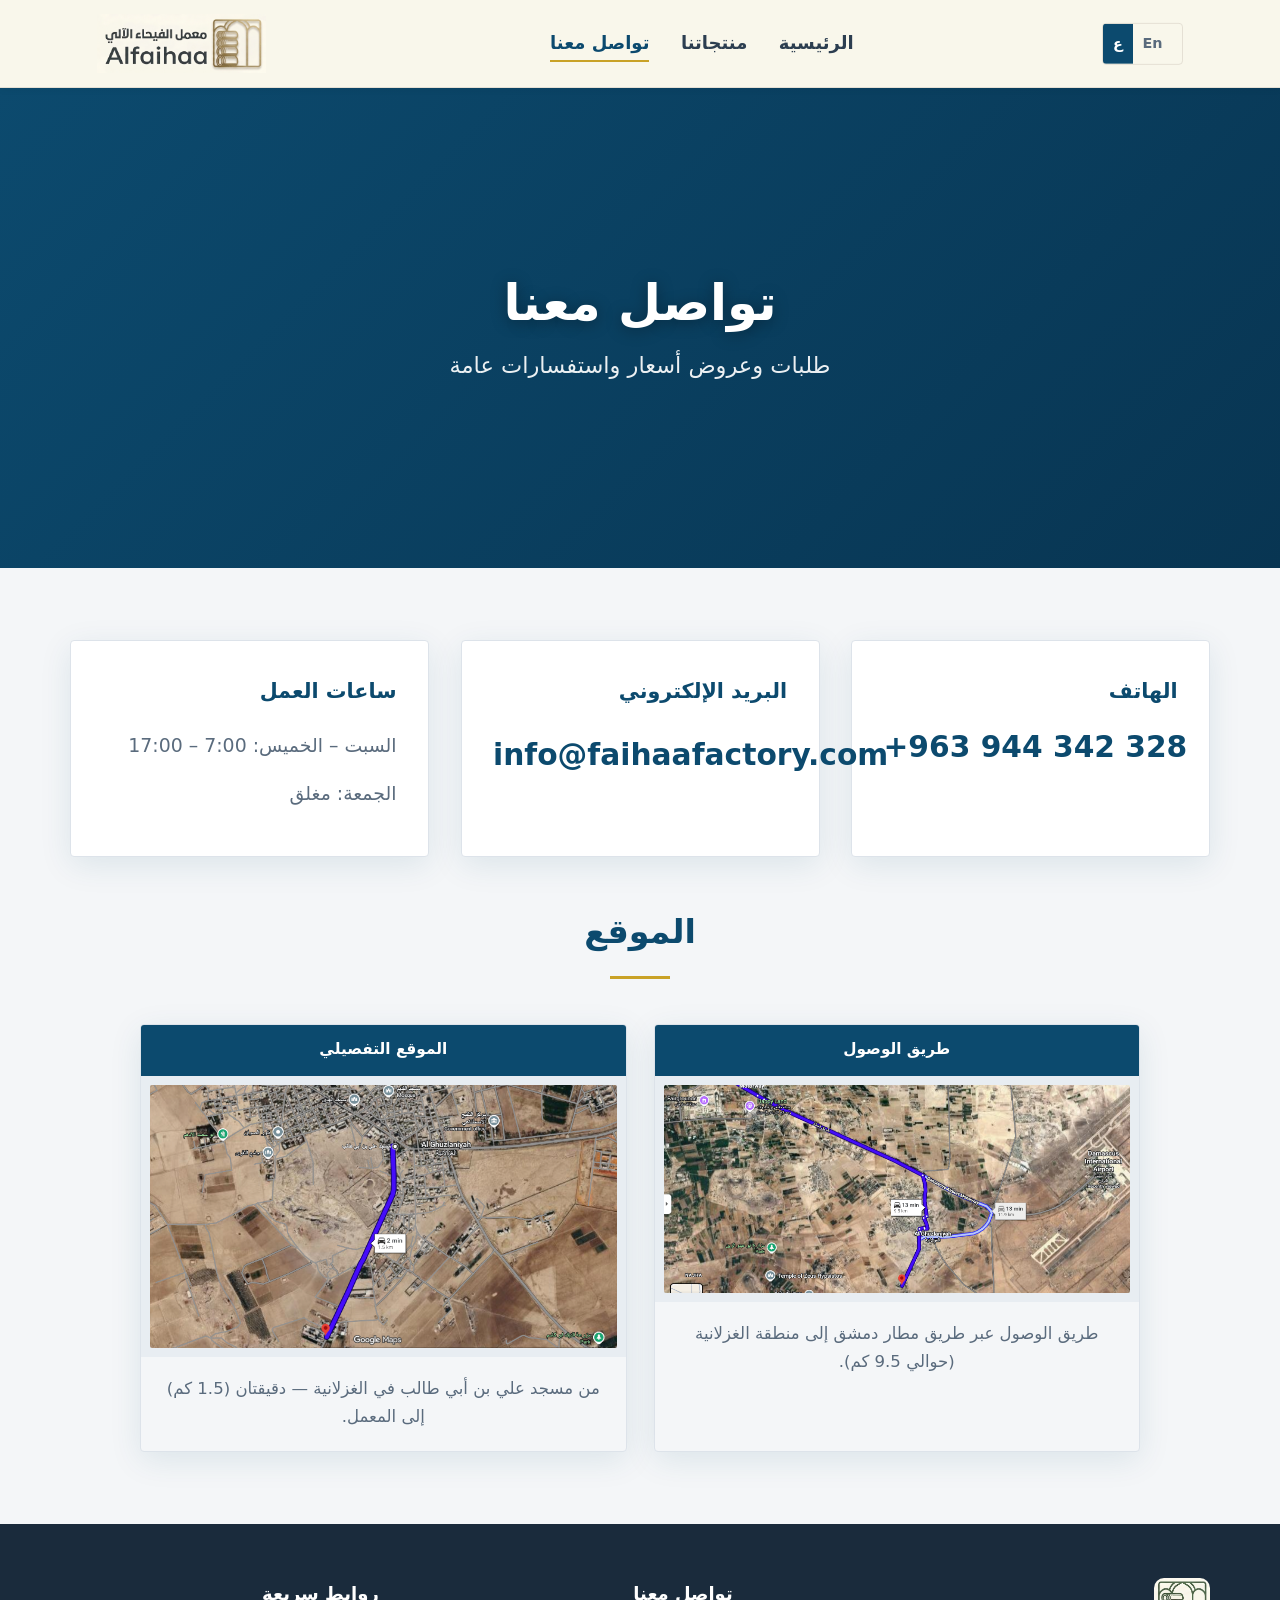
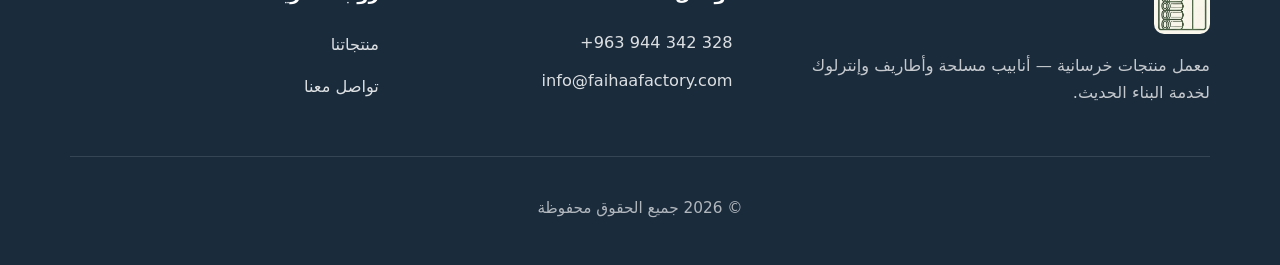
==== commit 6f1fd083: "fixed logo and wording" ====
--- a/contact.html
+++ b/contact.html
@@ -3,11 +3,11 @@
   <head>
     <meta charset="UTF-8" />
     <meta name="viewport" content="width=device-width, initial-scale=1.0" />
-    <meta name="description" content="تواصل مع مصنع الفيحاء." />
+    <meta name="description" content="تواصل مع معمل الفيحاء." />
     <title>تواصل معنا | الفيحاء</title>
     <link rel="icon" href="public/logo-green.png" type="image/png" />
     <script src="js/lang-init.js"></script>
-    <link rel="stylesheet" href="css/styles.css?v=6" />
+    <link rel="stylesheet" href="css/styles.css?v=7" />
   </head>
   <body class="inner-page" data-page="contact">
     <header class="site-header">
@@ -78,7 +78,7 @@
                 <img src="public/map-in.png" alt="" data-i18n-alt="contact.location.altIn" />
               </div>
               <figcaption data-i18n="contact.location.detailCaption">
-                من مسجد علي بن أبي طالب في الغزلانية — دقيقتان (١٫٥ كم) إلى المصنع.
+                من مسجد علي بن أبي طالب في الغزلانية — دقيقتان (١٫٥ كم) إلى المعمل.
               </figcaption>
             </figure>
           </div>
@@ -90,7 +90,7 @@
       <div class="footer-grid">
         <div class="footer-brand">
           <img class="footer-logo" src="public/logo-green.png" alt="" data-i18n-alt="brand.logoAlt" />
-          <p data-i18n="footer.tagline">مصنع منتجات خرسانية — أنابيب مسلحة وأطاريف وإنترلوك.</p>
+          <p data-i18n="footer.tagline">معمل منتجات خرسانية — أنابيب مسلحة وأطاريف وإنترلوك.</p>
         </div>
         <div class="footer-col footer-contact">
           <h4 data-i18n="footer.contactTitle">تواصل معنا</h4>
--- a/css/styles.css
+++ b/css/styles.css
@@ -70,12 +70,12 @@
   position: relative;
   max-width: var(--max-width);
   margin: 0 auto;
-  padding: 0.65rem 1.5rem;
+  padding: 0.75rem 1.5rem;
   padding-right: 5.5rem;
   display: flex;
   align-items: center;
   gap: 1.5rem;
-  min-height: 4.5rem;
+  min-height: 4.75rem;
 }
 
 .brand {
@@ -90,15 +90,15 @@
 }
 
 .brand-logo-wide {
-  height: 52px;
+  height: clamp(52px, 5vw, 60px);
   width: auto;
-  max-width: min(360px, 58vw);
+  max-width: min(400px, 62vw);
 }
 
 .brand-logo-mark {
   display: none;
-  height: 48px;
-  width: 48px;
+  height: clamp(48px, 12vw, 54px);
+  width: clamp(48px, 12vw, 54px);
 }
 
 .header-end {
